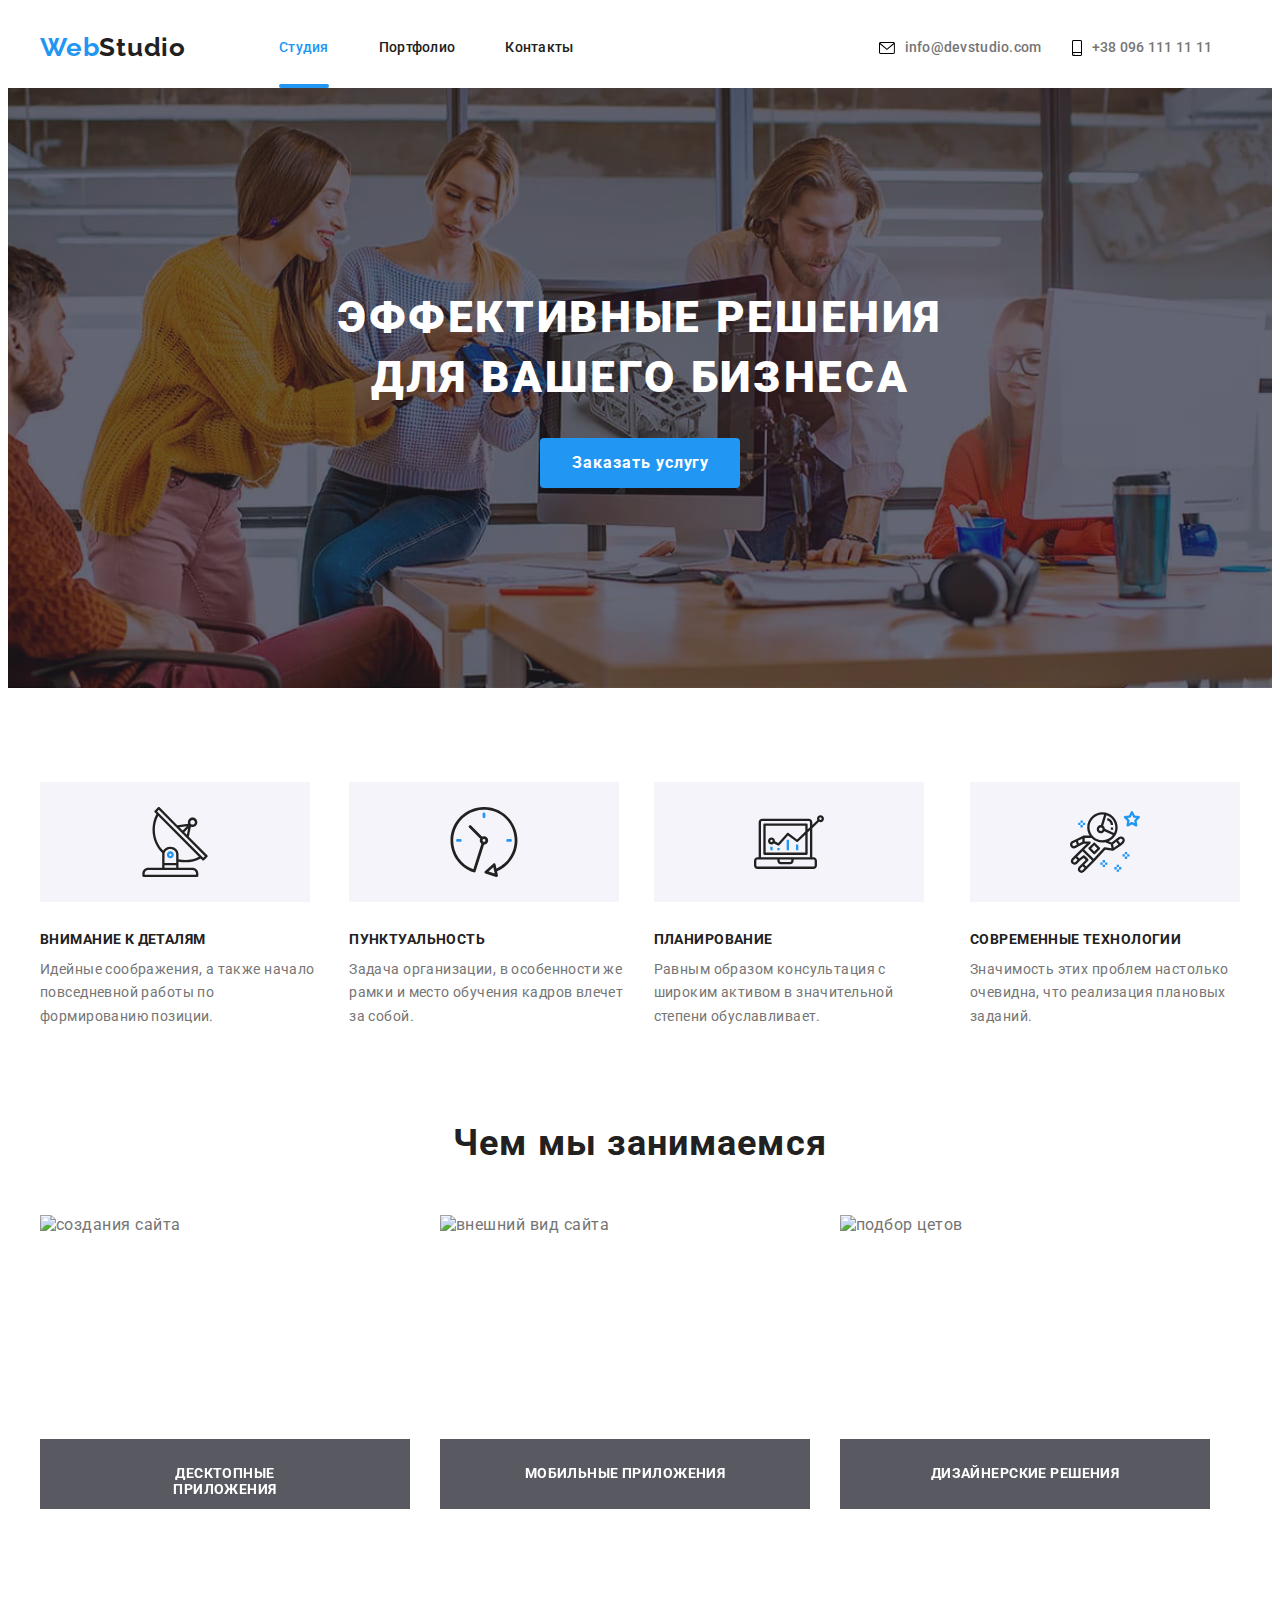
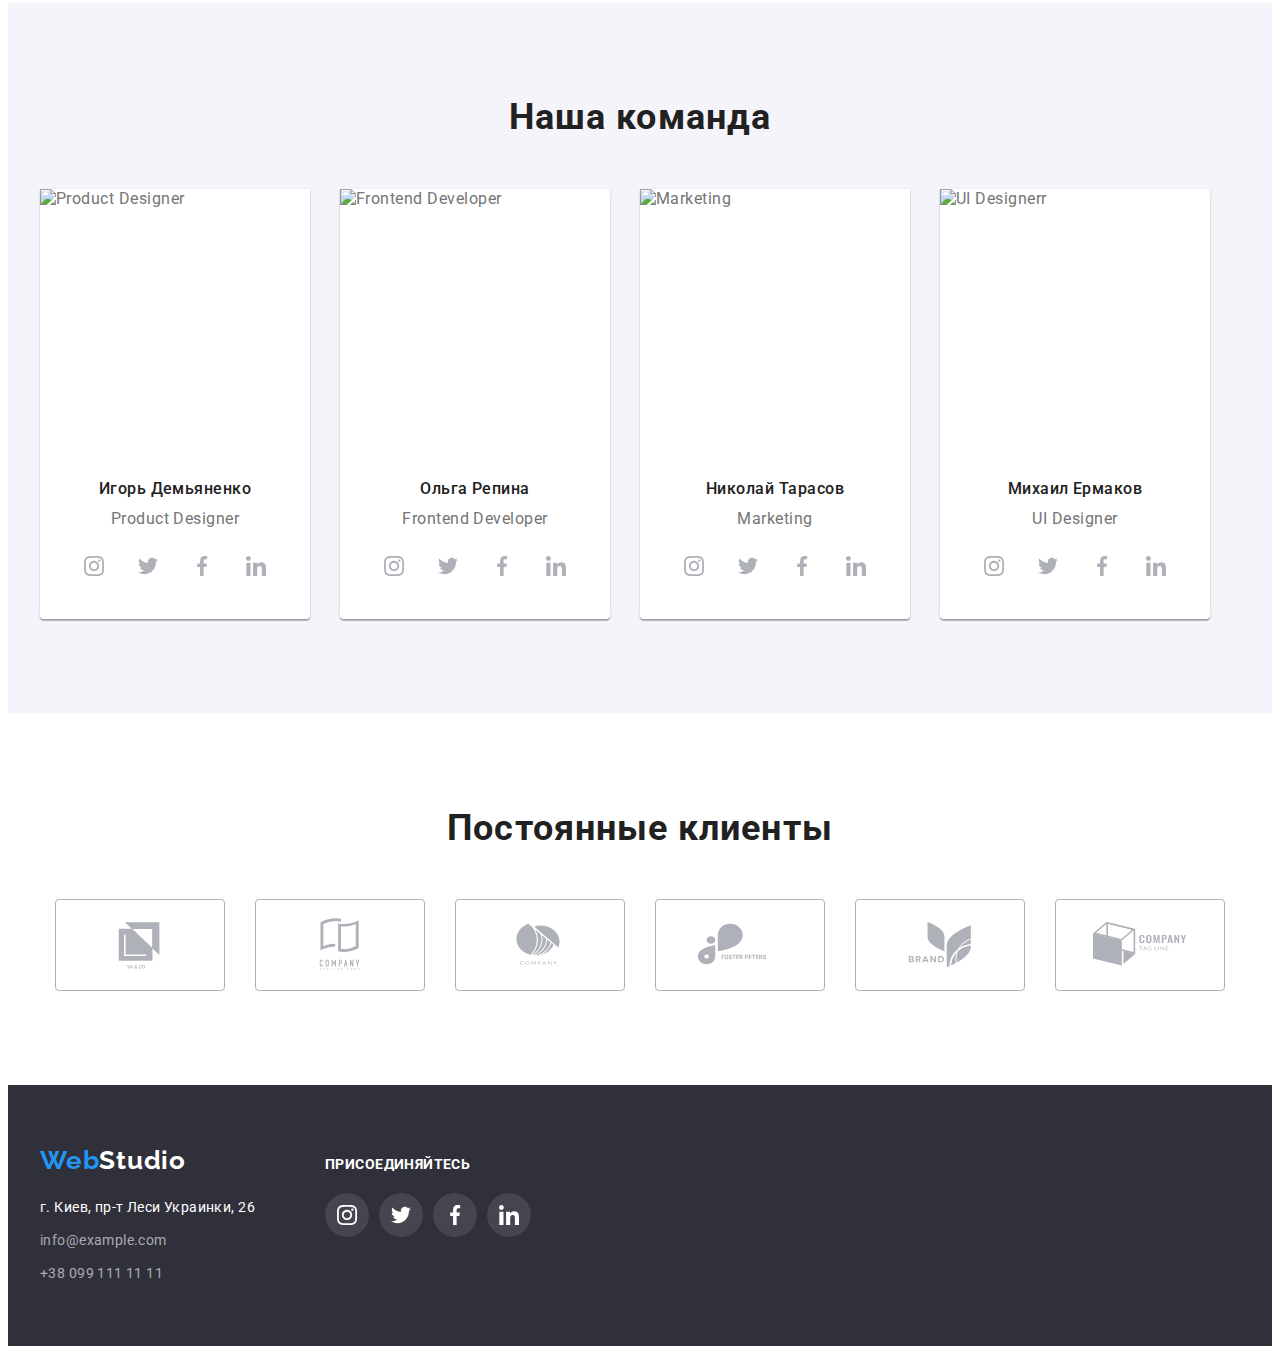
==== index.html @ 1084154b "Create index.html" ====
<!DOCTYPE html>
<html lang="ru">

<head>
    <meta charset="UTF-8" />
    <meta http-equiv="X-UA-Compatible" content="IE=edge" />
    <meta name="viewport" content="width=device-width, initial-scale=1.0" />
    <title>WebStudio</title>
    <link rel="preconnect" href="https://fonts.googleapis.com">
    <link rel="preconnect" href="https://fonts.gstatic.com" crossorigin>
    <link
        href="https://fonts.googleapis.com/css2?family=Raleway:wght@700&family=Roboto:wght@400;500;700;900&display=swap"
        rel="stylesheet">
        <link rel="stylesheet" href="https://cdnjs.cloudflare.com/ajax/libs/modern-normalize/1.1.0/modern-normalize.min.css"
            integrity="sha512-wpPYUAdjBVSE4KJnH1VR1HeZfpl1ub8YT/NKx4PuQ5NmX2tKuGu6U/JRp5y+Y8XG2tV+wKQpNHVUX03MfMFn9Q=="
            crossorigin="anonymous" referrerpolicy="no-referrer" />
        <link rel="stylesheet" href="css/styles.css">
</head>

<body>
    <!-- #header-->
    <header class="header2">
        <div class="container"> 
            <div class="container-flax">
    
        <nav class="header-nav">
            <a class="header-logo" href="./index.html"><span class="header-logo-web">Web</span>Studio</a>

            <ul class="header-list1 list">
                <li class="header-item"><a href="" class="header-link link active">Студия</a></li>
                <li class="header-item"><a href="./portfolio.html" class="header-link link">Портфолио</a></li>
                <li class="header-item"><a href="" class="header-link link">Контакты</a></li>
            </ul>
        </nav>
    
        <ul class="header-list2 list">
           
            <li class="header-items header-item2 link"><a class="header-adres link" href=""><svg class="header-soc-icon" width="16" height="12">
                <use href="./images/symbol-defs2.svg#icon-envelope-1"></use>
            </svg>info@devstudio.com</a>
            </li>
         
            <li class="header-items-adres"><a class="header-tel link" href="tel:+380961111111"> <svg class="header-soc-icon" width="10" height="16">
                <use href="./images/symbol-defs2.svg#icon-smartphone-1"></use>
            </svg>+38 096 111 11 11</a></li>
          
        </ul>
        </div>
        </div>
    </header>
    <main>
        <!-- sectio 1 -->
        <section class="hero">
            <div class="container">
            <h1 class="hero-title">Эффективные решения для вашего бизнеса</h1>
            <button data-modal-open type="button" class="hero-btn btn" >Заказать услугу</button>
            <div class="backdrop is-hidden" data-modal>
                <div class="modal">
                    <P></P>
                    <button data-modal-close class="hero-close">
                        <p class="hero-link"><svg class="hero-soc-icon" width="30" height="30">
                            <use href="./images/symbol-defs5.svg#icon-modal-1"></use>
                        </svg></p>
                    </button>
                </div>
            </div>
            </div>
        </section>
        <!-- sectio 2 -->
        <section class="about">
            <div class="container">
            <h2 class="about-title title visually-hidden" >особенности</h2>
           
            <ul class="about-list list">
                

                <li class="about-item">
                    <p class="about-soc-link link">
                        <svg class="about-soc-icon" width="70" height="70">
                            <use href="./images/symbol-defs3.svg#icon-antenna"></use>
                        </svg>
                    
                    </p>
                    <h3 class="about-title-text">Внимание к деталям</h3>
                    <p class="about-item-text">
                        Идейные соображения, а также начало повседневной работы по
                        формированию позиции.
                    </p>
                </li>
                <li class="about-item">
                    <p  class="about-soc-link link">
                        <svg class="about-soc-icon" width="70" height="70">
                            <use href="./images/symbol-defs3.svg#icon-clock"></use>
                        </svg>
                    
                    </p>
                    <h3 class="about-title-text">Пунктуальность</h3>
                    <p class="about-item-text">
                        Задача организации, в особенности же рамки и место обучения кадров
                        влечет за собой.
                    </p>
                </li>
                <li class="about-item">
                    <p  class="about-soc-link link">
                        <svg class="about-soc-icon" width="70" height="70">
                            <use href="./images/symbol-defs3.svg#icon-diagram"></use>
                        </svg>
                    
                    </p>
                    <h3 class="about-title-text">Планирование</h3>
                    <p class="about-item-text">
                        Равным образом консультация с широким активом в значительной
                        степени обуславливает.
                    </p>
                </li>
                <li class="about-item">
                    <p class="about-soc-link link">
                        <svg class="about-soc-icon" width="70" height="70">
                            <use href="./images/symbol-defs3.svg#icon-astronaut"></use>
                        </svg>
                    
                    </p>
                    <h3 class="about-title-text">Современные технологии</h3>
                    <p class="about-item-text">
                        Значимость этих проблем настолько очевидна, что реализация
                        плановых заданий.
                    </p>
                </li>
            </ul>
            </div>
        </section>
        <!-- sectio 3 -->
        <section class="prices">
            <div class="container">
            <h2 class="prices-title">Чем мы занимаемся</h2>
            <ul class="prices-list list">
               
                <li class="prices-item">
                    <div class="prices-text">
                    <p class="prices-item-text">Десктопные приложения</p>
                    </div>
                    <img src="./images/img(1)(1).jpg" alt="создания сайта" width="370" height="294" />
                </li>
               
                <li class="prices-item">
                    <div class="prices-text">
                    <p class="prices-item-text">Мобильные приложения</p>
                    </div>
                    <img src="./images/img(2)(1).jpg" alt="внешний вид сайта" width="370" height="294" />
                </li>
               
                <li class="prices-item">
                    <div class="prices-text">
                    <p class="prices-item-text">Дизайнерские решения</p>
                    </div>
                    <img src="./images/img(3)(1).jpg" alt="подбор цетов" width="370" height="294" />
                </li>
                
            </ul>
            </div>
        </section>
        <!-- sectio 4 -->
        <section class="command">
            <div class="container">
            <h2 class="command-title">Наша команда</h2>
            <ul class="command-list list">
                <li class="command-item">
                    <img class="command-img" src="./images/img(4)(1).jpg" alt="Product Designer" width="270" height="260" />
                    <div class="command-title-item">
                    <h3 class="command-title-text">Игорь Демьяненко</h3>
                    <p class="command-item-text" lang="en">Product Designer</p>
                    <ul class="command-soc-list list">
                        <li class="command-item-soc">
                            <a href="" class="command-soc-link link" >
                                <svg class="command-soc-icon" width="20" height="20">
                                    <use href="./images/symbol-defs.svg#icon-instagram"></use>
                                </svg>
                            
                            </a>
                        </li>
                        <li class="command-item-soc">
                            <a href="" class="command-soc-link link">
                                <svg class="command-soc-icon" width="20" height="20">
                                    <use href="./images/symbol-defs.svg#icon-twitter"></use>
                                </svg>
                            </a>
                        </li>
                        <li class="command-item-soc">
                            <a href="" class="command-soc-link link">
                                <svg class="command-soc-icon" width="20" height="20">
                                    <use href="./images/symbol-defs.svg#icon-facebook"></use>
                                </svg>
                            </a>
                        </li>
                        <li class="command-item-soc">
                            <a href="" class="command-soc-link link">
                                <svg class="command-soc-icon" width="20" height="20">
                                    <use href="./images/symbol-defs.svg#icon-linkedin"></use>
                                </svg>
                            </a>
                        </li>
                    </ul>
                    </div>
                </li>
                <li class="command-item">
                    <img class="command-img" src="./images/img(5)(1).jpg" alt="Frontend Developer" width="270" height="260" />
                    <div class="command-title-item">
                    <h3 class="command-title-text">Ольга Репина</h3>
                    <p class="command-item-text" lang="en">Frontend Developer</p>
                    <ul class="command-soc-list list">
                        <li class="command-item-soc">
                            <a href="" class="command-soc-link link">
                                <svg class="command-soc-icon" width="20" height="20">
                                    <use href="./images/symbol-defs.svg#icon-instagram"></use>
                                </svg>
                            </a>
                        </li>
                        <li class="command-item-soc">
                            <a href="" class="command-soc-link link">
                                <svg class="command-soc-icon" width="20" height="20">
                                    <use href="./images/symbol-defs.svg#icon-twitter"></use>
                                </svg>
                            </a>
                        </li>
                        <li class="command-item-soc">
                            <a href="" class="command-soc-link link">
                                <svg class="command-soc-icon" width="20" height="20">
                                    <use href="./images/symbol-defs.svg#icon-facebook"></use>
                                </svg>
                            </a>
                        </li>
                        <li class="command-item-soc">
                            <a href="" class="command-soc-link link">
                                <svg class="command-soc-icon" width="20" height="20">
                                    <use href="./images/symbol-defs.svg#icon-linkedin"></use>
                                </svg>
                            </a>
                        </li>
                    </ul>
                    </div>
                </li>
                <li class="command-item">
                    <img class="command-img" src="./images/img(6)(1).jpg" alt="Marketing" width="270" height="260" />
                    <div class="command-title-item">
                    <h3 class="command-title-text">Николай Тарасов</h3>
                    <p class="command-item-text" lang="en">Marketing</p>
                    <ul class="command-soc-list list">
                        <li class="command-item-soc">
                            <a href="" class="command-soc-link link">
                                <svg class="command-soc-icon" width="20" height="20">
                                    <use href="./images/symbol-defs.svg#icon-instagram"></use>
                                </svg>
                            </a>
                        </li>
                        <li class="command-item-soc">
                            <a href="" class="command-soc-link link">
                                <svg class="command-soc-icon" width="20" height="20">
                                    <use href="./images/symbol-defs.svg#icon-twitter"></use>
                                </svg>
                            </a>
                        </li>
                        <li class="command-item-soc">
                            <a href="" class="command-soc-link link">
                                <svg class="command-soc-icon" width="20" height="20">
                                    <use href="./images/symbol-defs.svg#icon-facebook"></use>
                                </svg>
                            </a>
                        </li>
                        <li class="command-item-soc">
                            <a href="" class="command-soc-link link">
                                <svg class="command-soc-icon" width="20" height="20">
                                    <use href="./images/symbol-defs.svg#icon-linkedin"></use>
                                </svg>
                            </a>
                        </li>
                    </ul>
                    </div>
                </li>
                <li class="command-item">
                    <img class="command-img" src="./images/img(7)(1).jpg" alt="UI Designerr" width="270" height="260" />
                    <div class="command-title-item">
                    <h3 class="command-title-text">Михаил Ермаков</h3>
                    <p class="command-item-text" lang="en">UI Designer</p>
                    <ul class="command-soc-list list">
                        <li class="command-item-soc">
                            <a href="" class="command-soc-link link">
                                <svg class="command-soc-icon" width="20" height="20">
                                    <use href="./images/symbol-defs.svg#icon-instagram"></use>
                                </svg>
                            </a>
                        </li>
                        <li class="command-item-soc">
                            <a href="" class="command-soc-link link">
                                <svg class="command-soc-icon" width="20" height="20">
                                    <use href="./images/symbol-defs.svg#icon-twitter"></use>
                                </svg>
                            </a>
                        </li>
                        <li class="command-item-soc">
                            <a href="" class="command-soc-link link">
                                <svg class="command-soc-icon" width="20" height="20">
                                    <use href="./images/symbol-defs.svg#icon-facebook"></use>
                                </svg>
                            </a>
                        </li>
                        <li class="command-item-soc">
                            <a href="" class="command-soc-link link">
                                <svg class="command-soc-icon" width="20" height="20">
                                    <use href="./images/symbol-defs.svg#icon-linkedin"></use>
                                </svg>
                            </a>
                        </li>
                    </ul>
                    </div>
                </li>
            </ul>
            </div>
            </section>
            
            <!-- section 5 -->
        <section class="customer">
        <div class="container">
         <h2 class="customer-title">Постоянные клиенты</h2>
         <ul class="customer-list list">
             <li class="customer-soc-item">
                 <a href="" class="customer-soc-link link">
                    <svg class="customer-soc-icon" width="106" height="60">
                        <use href="./images/symbol-defs4.svg#icon-Logo1"></use>
                    </svg>
                 </a>
             </li>
            <li class="customer-soc-item">
                <a href="" class="customer-soc-link link">
                    <svg class="customer-soc-icon" width="106" height="60">
                        <use href="./images/symbol-defs4.svg#icon-Logo2"></use>
                    </svg>
                </a>
            </li>
            <li class="customer-soc-item">
                <a href="" class="customer-soc-link link">
                    <svg class="customer-soc-icon" width="106" height="60">
                        <use href="./images/symbol-defs4.svg#icon-Logo3"></use>
                    </svg>
                </a>
            </li>
            <li class="customer-soc-item">
                <a href="" class="customer-soc-link link">
                    <svg class="customer-soc-icon" width="106" height="60">
                        <use href="./images/symbol-defs4.svg#icon-Logo4"></use>
                    </svg>
                </a>
            </li>
            <li class="customer-soc-item">
                <a href="" class="customer-soc-link link">
                    <svg class="customer-soc-icon" width="106" height="60">
                        <use href="./images/symbol-defs4.svg#icon-Logo5"></use>
                    </svg>
                </a>
            </li>
            <li class="customer-soc-item">
                <a href="" class="customer-soc-link link">
                    <svg class="customer-soc-icon" width="106" height="60">
                        <use href="./images/symbol-defs4.svg#icon-Logo6"></use>
                    </svg>
                </a>
            </li>
         </ul>

        </div>
        </section>
    </main>
    <!-- footer -->
    <footer class="footer">
        <div class="container footer__container">
            
            <div class="footer-flax1">
        <a class="footer-logo"  href=""><span class="footer-logo-web">Web</span>Studio</a>
        <address class="footer-addres">
            <ul class="footer-list list">
                <li class="footer-item"><a class="footer-link link" href="">г. Киев, пр-т Леси Украинки, 26</a></li>
                <li class="footer-item"><a class="footer-adres link" href="info@example.com">info@example.com</a></li>
                <li class="footer-iten"><a class="footer-tel link" href="tel:+380991111111">+38 099 111 11 11</a></li>
            </ul>
            </address>
            </div>
        
        <div class="footer-flax2">
        <p class="footer-text">присоединяйтесь</p>
        <ul class="footer-list-soc list">
          <li class="footer-item-soc">
            <a href="" class="footer-soc-link link">
                <svg class="footer-soc-icon" width="20" height="20">
                    <use href="./images/symbol-defs.svg#icon-instagram"></use>
                </svg>
            </a>
        </li>
        <li class="footer-item-soc">
            <a href="" class="footer-soc-link link">
                <svg class="footer-soc-icon" width="20" height="20">
                    <use href="./images/symbol-defs.svg#icon-twitter"></use>
                </svg>
            </a>
        </li>
        <li class="footer-item-soc">
            <a href="" class="footer-soc-link link">
                <svg class="footer-soc-icon" width="20" height="20">
                    <use href="./images/symbol-defs.svg#icon-facebook"></use>
                </svg>
            </a>
        </li>
        <li class="footer-item-soc">
            <a href="" class="footer-soc-link link">
                <svg class="footer-soc-icon" width="20" height="20">
                    <use href="./images/symbol-defs.svg#icon-linkedin"></use>
                </svg>
            </a>
        </li>

        </ul>
        </div>

        </div>
    </footer>
    <script src="./js/modal.js"></script>
</body>

</html>
---- css/styles.css ----
:root {
  --header-color: #212121;
  --first-title-color: #212121;
  --second-title-color: #757575;
  --first-btn-color: #ffffff;
  --accent-color: #2196f3;
  --backg-color: #e5e5e5;
  --backg-color2: #F5F4FA;
  --hero-color: #2f303a;
  --timing-funtion:cubic-bezier(0.4, 0, 0.2, 1)
}

p,h1,h2,h3,h4,h5,h6{
  margin: 0;
}
img{
  display: block;
}
ul,ol{
  margin: 0;
  padding-left: 0;
}

body {
  font-family: "Roboto", sans-serif;
  background-color: var(--first-btn-color);
  color: var(--second-title-color);
  letter-spacing: 0.03em;
}
.list,
.link {
  list-style: none;
  text-decoration: none;
}
.container{
  width: 1200px;
  padding-left: 15px;
  padding-right: 15px;
  margin: 0 auto;
  
  
}
:active,
:hover,
:focus {
  outline-offset: 0;
}

                                                             /* HEADER */

.header {
  background-color: var(--first-btn-color);
border-bottom: 1px solid #ECECEC;








}
.header2 {
  background-color: var(--first-btn-color);
  


  
}

.header-soc-icon{
  margin-right: 10px;
  
}

.header-adres{
  display: flex;
  padding-top: 32px;
  padding-bottom: 32px;
}
.header-items-adres{
  display: flex;
  align-items: center;
  justify-content: center;
}




  

.header-soc-link1 {
  width: 16px;
  height: 12px;
  display: flex;
  align-items: center;
  justify-content: center;
  margin-right: 10px;
}
.header-soc-link2{
    width: 10px;
    height: 16px;
    display: flex;
    align-items: center;
    justify-content: center;
    margin-right: 10px;

}
.header-soc-link1:hover{
  fill: var(--accent-color);
}
.header-adres:hover svg {
  fill: var(--accent-color);
}
.header-adres:focus svg {
  fill: var(--accent-color);
}
.container-flax,
.header-nav,
.header-list1,
.header-list2{
  display: flex;
  
}
.header-tel{
  padding-bottom: 32px;
  padding-top: 32px;
}
.header-tel:hover svg{
  fill: var(--accent-color);
}
.header-tel:focus svg {
  fill: var(--accent-color);
}
.header-item:first-child{
  margin-left: 0;
}
.header-item{
  margin-left: 50px; 
  
  
}

  .header-link.active::after {
    
    content: '';
    position: absolute;
    bottom: 0;
    left: 0;
    width: 100%;
    height: 4px;
    background: #2196F3;
    border-radius: 2px;
    display: block;
    
  }


.header-item2{
  margin-right: 30px;
}

.header-list1 {
 
  margin-left: 93px;
}
.header-list2{
  margin-left: 305px;
  align-items: center;
  justify-content: center;
}



.header-nav {
  align-items: center;
}



.header-logo{
  font-family: 'Raleway', sans-serif;
  font-style: normal;
  font-weight: 700;
  font-size: 26px;
  line-height:1.19;
  letter-spacing: 0.03em;
  color: var(--first-title-color);
  text-decoration: none;
  padding-top: 24px;
  padding-bottom: 25px;
}


.header-logo-web{
  font-family: 'Raleway',sans-serif;
  font-style: normal;
  font-weight: 700;
  font-size: 26px;
  line-height: 1.19;
  letter-spacing: 0.03em;
  color: var(--accent-color);
}
.link {
  text-decoration: none;
  
}

.visually-hidden {
  position: absolute;
  white-space: nowrap;
  width: 1px;
  height: 1px;
  overflow: hidden;
  border: 0;
  padding: 0;
  clip: rect(0 0 0 0);
  clip-path: inset(50%);
  margin: -1px;
}

.header-link {
  font-weight: 500;
  font-size: 14px;
  line-height:1.14;
  letter-spacing: 0.02em;
  color: var(--header-color);
  display: block;
  
}
.header-link{
  padding-top: 32px;
  padding-bottom: 32px;
  display: block;
  position: relative;
}
.header-link:hover,
.header-link:focus,
.header-link.active
{
  color: var(--accent-color);
}
.header-tel, .header-adres {
  font-weight: 500;
  font-size: 14px;
  line-height:1.14;
  letter-spacing: 0.02em;
  color: var(--second-title-color);
  display: flex;
  align-items: center;
  justify-content: center;
}

.header-adres:hover,
.header-adres:focus{
  color: var(--accent-color);
}

.header-tel:hover,
.header-tel:focus {
  color: var(--accent-color);
}
                                                            /* HERO */
.hero {
  background-color: var(--hero-color);
 padding: 200px 0px;

 
}


.backdrop{
  position: fixed;
  width: 100%;
  height: 100%;
  left: 0;
  top: 0;
  
  background: rgba(0, 0, 0, 0.2);
  opacity: 1;
  transition: opacity 250ms var(--timing-funtion);

  

 
}
.backdrop.is-hidden{
  opacity: 0;
  pointer-events: none;
  
}
.backdrop.is-hidden .modal{
  transform: translate(-50%, -50%) scale(2);

}
.modal{
position: absolute;
width: 528px;
height: 581px;
left: 50%;
top: 50%;


background: #FFFFFF;
box-shadow: 0px 1px 3px rgba(0, 0, 0, 0.12),
0px 1px 1px rgba(0, 0, 0, 0.14),
0px 2px 1px rgba(0, 0, 0, 0.2);
border-radius: 4px;
  transform: translate(-50%, -50%) scale(1);
  transition: transform 250ms var(--timing-funtion);
  
}

.hero-close{
  position: absolute;
  width: 30px;
  height: 30px;
  left: 490px;
  top: 8px;
  border: 1px solid rgba(0, 0, 0, 0.1);
  box-sizing: border-box;
  border-radius: 50%;
  background: #FFFFFF;
  cursor: pointer;
  


}
.hero-link{
display: flex;
}





.hero{
  max-width: 1600px;
  margin: 0 auto;
  background-image: linear-gradient(to right,
  rgba(47, 48, 58, 0.4),
  rgba(47, 48, 58, 0.4)),  
 url(../images/backgroundhero.jpg);
 background-repeat: no-repeat;
 background-position: center;
 background-size: cover;

}




  
.hero-title{
  font-weight: 900;
  font-size: 44px;
  line-height:1.36;
  text-align: center;
  letter-spacing: 0.06em;
  text-transform: uppercase;
  color: var(--first-btn-color);
  max-width: 696px;
  align-items: center;
  margin: auto;
  margin-bottom: 30px;
  
}
.hero-btn {
  background-color: var(--accent-color);
  font-family: inherit;
  font-weight: 700;
  font-size: 16px;
  line-height:1.87;
  text-align: center;
  letter-spacing: 0.06em;
  color: var(--first-btn-color);
  border-radius: 4px;
  max-width: 200px;
  max-height: 50px;
  border: 0;
  display: flex;
  cursor: pointer;
  margin: auto;
  padding: 10px 32px;
  align-items: center;
  white-space: nowrap;

}


                                                            /* ABOUT */
.about{
  margin: 0 auto;
  background-color: var(--first-btn-color);
  padding: 94px 0px;
}

.about-title-text{
  font-weight: 700;
  font-size: 14px;
  line-height:1.14;
  letter-spacing: 0.03em;
  text-transform: uppercase;
  color: var(--first-title-color);
  margin-bottom: 10px;

}

.about-item:first-child{
  margin-left: 0;
}
  .about-item{
    margin-left: 30px;
    min-width: 270px;
  }
.about-list{
  display: flex;
}
.about-item-text{
  font-weight: 400;
  font-size: 14px;
  line-height:1.71;
  letter-spacing: 0.03em;
  color: var(--second-title-color);
}
.about-soc-link{
  width: 270px;
  height: 120px;
 background-color:#F5F4FA; 
 display: flex;
 align-items: center;
 justify-content: center;
 margin-bottom: 30px;
}
  





                                                            /* PRICES */
.prices{
  background-color:var(--first-btn-color );
padding: 0px 0px 94px 0px;
}
.prices-title{
  font-weight: 700;
  font-size: 36px;
  line-height:1.16;
  text-align: center;
  letter-spacing: 0.03em;
  color: var(--first-title-color);
  margin-bottom: 50px;
}
.prices-list{
  display: flex;
  min-width: 100%;
  height: auto;
}
.prices-item{
margin-right: 30px;
display: flex;
align-items: flex-end;
}
.prices-item:last-child{
  margin-right: 0;
}
.prices-item-text{
  font-family: 'Roboto';
  font-style: normal;
  font-weight: 700;
  font-size: 14px;
  line-height: 1.14;
  text-align: center;
  letter-spacing: 0.03em;
  text-transform: uppercase;
  text-decoration: none;

  
  color: #FFFFFF;
}
.prices-item-text{
  width: 205px;
  height: 16px;
  
  

 

}
.prices-text{
  position: absolute;
  width: 370px;
  height: 70px;
  display: flex;
  align-items: center;
  justify-content: center;
  background-color: rgba(47, 48, 58, 0.8);

 
  
 
}

                                                            /* COMMAND */
                                                       
.command {
  margin: 0 auto;
  background-color: var(--backg-color2);
padding: 94px 0px;
  padding-top: 94px;
  padding-bottom: 94px;
}
.command-item-soc{
  margin-right: 10px;

}
.command-soc-link:hover,
.command-soc-link:focus {
  background-color: var(--accent-color);
}
.command-soc-link:hover .command-soc-icon{
  fill: #ffffff;
}
.command-soc-link:focus .command-soc-icon {
  fill: #ffffff;
}

.command-item-soc:last-child{
  margin-right: 0;
}
.command-soc-link{
  width: 44px;
  height: 44px;
  border-radius: 50%;
  display: flex;
  align-items: center;
  justify-content: center;
}

.command-soc-icon{
  fill: #AFB1B8;
}



.command-soc-list{
  display: flex;
  justify-content: center;
}
.command-list{
  display: flex;
}

.command-item{
    border:none;
box-shadow: 0px 1px 3px rgba(0, 0, 0, 0.12),
0px 1px 1px rgba(0, 0, 0, 0.14),
0px 2px 1px rgba(0, 0, 0, 0.2);
border-radius: 0px 0px 4px 4px;

}
.command-title-item {
  border: 1px solid #ffffff;
  background-color: #ffffff;
  padding-top: 30px;
  padding-bottom: 30px;
  border-radius: 0px 0px 4px 4px;
}

.command-title{
  font-weight: 700;
  font-size: 36px;
  line-height:1.16;
  text-align: center;
  letter-spacing: 0.03em;
  
  color: var(--first-title-color);

  margin-bottom: 50px;

}

.command-title-text{
  font-weight: 500;
  font-size: 16px;
  line-height:1.18;
  text-align: center;
  letter-spacing: 0.03em;
  color: var(--first-title-color);
  margin-bottom: 10px;

}
.command-item-text{
  font-weight: 400;
  font-size: 16px;
  line-height:1.19;
  text-align: center;
  letter-spacing: 0.03em;
  color: var(--second-title-color);
  margin-bottom: 16px;

}
.command-item{
  background-color: var(--first-btn-color);
  margin-right: 30px;
}
.command-item:last-child{
  margin-right: 0;
}
                                                            /* FOOTER */

.footer{
  margin: 0 auto;
  max-height: 252px;
background-color: #2F303A;
padding-top: 60px;
padding-bottom: 60px;
}
.footer-logo{
  font-family: 'Raleway',sans-serif;
  font-style: normal;
  font-weight: 700;
  font-size: 26px;
  line-height:1.19;
  letter-spacing: 0.03em;
  color: var(--first-btn-color);
  text-decoration: none;
  
}

.footer__container {
  display: flex;
  align-items: baseline;
}

.footer-logo-web {
  font-family: 'Raleway',sans-serif;
  font-style: normal;
  font-weight: 700;
  font-size: 26px;
  line-height:1.19;
  letter-spacing: 0.03em;
  color: var(--accent-color);  
}
.footer-addres{
  margin-top: 20px;
}
.footer-item{
  margin-bottom: 9px;
  display: block;
}
.footer-link{
  font-weight: 400;
  font-size: 14px;
  line-height:1.71;
  letter-spacing: 0.03em;
  color: var(--first-btn-color);
  

}

.footer-adres,.footer-tel{
font-size: 14px;
line-height:1.71;
letter-spacing: 0.03em;
color: rgba(255, 255, 255, 0.6);

}
.footer-link:hover,
.footer-link:focus{
  color: var(--accent-color);
}
.footer-tel:hover,
.footer-tel:focus{
  color: var(--accent-color);
}
.footer-adres:hover,
.footer-adres:focus{
  color: var(--accent-color);
}
.footer-text{
  font-weight: 700;
  font-size: 14px;
  line-height:1.14;
  letter-spacing: 0.03em;
  text-transform: uppercase;
  
  color: var(--first-btn-color);
}
.footer-soc-link {
  width: 44px;
  height: 44px;
  display: flex;
  border-radius: 50%;
  align-items: center;
  justify-content: center;
  background: rgba(255, 255, 255, 0.1);
}
.footer-soc-link{
  fill: var(--first-btn-color);
}
.footer-soc-link:hover{
  background-color:var(--accent-color)
}
.footer-soc-link:focus {
  background-color: var(--accent-color)
}

.footer-item-soc{
  margin-right: 10px;
}
.footer-item-soc:last-child{
  margin-right: 0;
}
.footer-text{
  display: flex;
}
.footer-tex-decor{
  display: flex;
}
.footer-list-soc{
  display: flex;
}
.footer-flax2{
  
  margin-left: 70px;
}
.footer-list-soc{
  margin-top: 20px;
}










                                                          /* customer*/
 .customer{
   padding: 94px 0;
   
    
   background-color: var(--first-btn-color);
 }

.customer-title{
  font-size: 36px;
  line-height:1.17;
  text-align: center;
  letter-spacing: 0.03em;
  
  color: var(--header-color);
  margin-bottom: 50px;
}
.customer-list{
  display: flex;
  align-items: center;
  justify-content: center;
}
.customer-soc-item{
 
  margin-right: 30px;
  background: #FFFFFF;
}
.customer-soc-item:last-child{
  margin-right: 0;
}
.customer-soc-link{
  width: 170px;
  height: 92px;
  border-radius: 4px;
  border: 1px solid #AFB1B8;
  display: flex;
  align-items: center;
  justify-content: center;
  box-sizing: border-box;
}
.customer-soc-icon{

  fill: #AFB1B8;
}




 
.customer-soc-link:hover svg{
  fill: var(--accent-color);
}
.customer-soc-link:focus svg{
 fill: var(--accent-color);
  
}

.customer-soc-link:focus {
  border-color:var(--accent-color);
}
.customer-soc-link:hover {
  border-color: var(--accent-color);
}







                                                            /* PORTFOLIO.HTML */
                                                            /* HERO 1 */
.hero1{
  background-color: var(--first-btn-color);
  padding: 94px 0px;
}

.hero1-btn.btn1{
  background-color: var(--accent-color);
  font-weight: 500;
  font-size: 16px;
  line-height:1.62;
  text-align: center;
  letter-spacing: 0.03em;
  color: var(--first-btn-color);

}

 .hero1-list1{
  margin-bottom: 50px;
  display: flex;
  justify-content: center;
}


.hero1-item:last-child{
  margin-right: 0;
}
.hero1-item{
  margin-right: 8px;
 
}
  
  
.hero1-btn{
  background-color: var(--backg-color2);
  font-family: inherit;
  font-weight: 500;
  font-size: 16px;
  line-height:1.62;
  text-align: center;
  letter-spacing: 0.03em;
  color: var(--first-title-color);
  border-radius: 4px;
  border: 0;
  cursor: pointer;
  padding: 6px 22px;
}

.hero1-btn:hover,
.hero1-btn:focus{
  background-color: var(--accent-color);
  font-family: inherit;
  font-weight: 500;
  font-size: 16px;
  line-height:1.62;
  text-align: center;
  letter-spacing: 0.03em;
  color: var(--first-btn-color);
  box-shadow: 0px 3px 1px rgba(0, 0, 0, 0.1),
  0px 1px 2px rgba(0, 0, 0, 0.08),
  0px 2px 2px rgba(0, 0, 0, 0.12);
}

















                                                            /* portfolio */

.portfolio{
  margin: 0 auto;
  background-color: var(--first-btn-color);
    
}


.hero1-anim-text{
    width: 322px;
    height: 168px;
    position: absolute;
    top: 50%;
    left: 50%;
    transform: translate(-50%, -50%);
    font-size: 18px;
    line-height: 1.56;
    letter-spacing: 0.03em;
    color: var(--first-btn-color);
   
   
  
}







.hero1-anim{
  position: relative;
  overflow: hidden;
}

.hero1-overlay{
  
  position: absolute;
  top: 0;
  left: 0;
  width: 100%;
  height: 100%;
  background: rgba(33, 150, 243, 0.9);
  transform: translateY(100%);
  transition: transform 250ms var(--timing-funtion);
  
  
}
.portfolio-link:hover .hero1-overlay {
  transform: translateY(0);
}
.portfolio-link:focus .hero1-overlay {
  transform: translateY(0);
}


.portfolio-item{
  display: block;
  text-decoration: none;
  
}
.portfolio-link{
    display: block;
    text-decoration: none;
    


}
.portfolio-link:hover,
.portfolio-link:focus {
box-shadow: 0px 1px 1px rgba(0, 0, 0, 0.12),
0px 4px 4px rgba(0, 0, 0, 0.06),
1px 4px 6px rgba(0, 0, 0, 0.16);


}







.hero1-list{
display: flex;
flex-wrap: wrap;
justify-content: center;
}

.portfolio-item{
  margin: 15px;
}
.hero1-list{
  margin: -15px;
}



.portfolio-title-item{
  border: 1px solid #eeeeee;
  border-top: 0px;
  padding: 20px 24px;
  
}
.portfolio-title{
font-weight: 700;
font-size: 18px;
line-height:2.00;
letter-spacing: 0.06em;
color: var(--first-title-color);
margin-bottom: 4px;
}


.portfolio-item-text{
  font-weight: 400;
  font-size: 16px;
  line-height:1.88;
  letter-spacing: 0.03em;
  color: var(--second-title-color);
}
.footer-addres{
  font-style: normal;
}
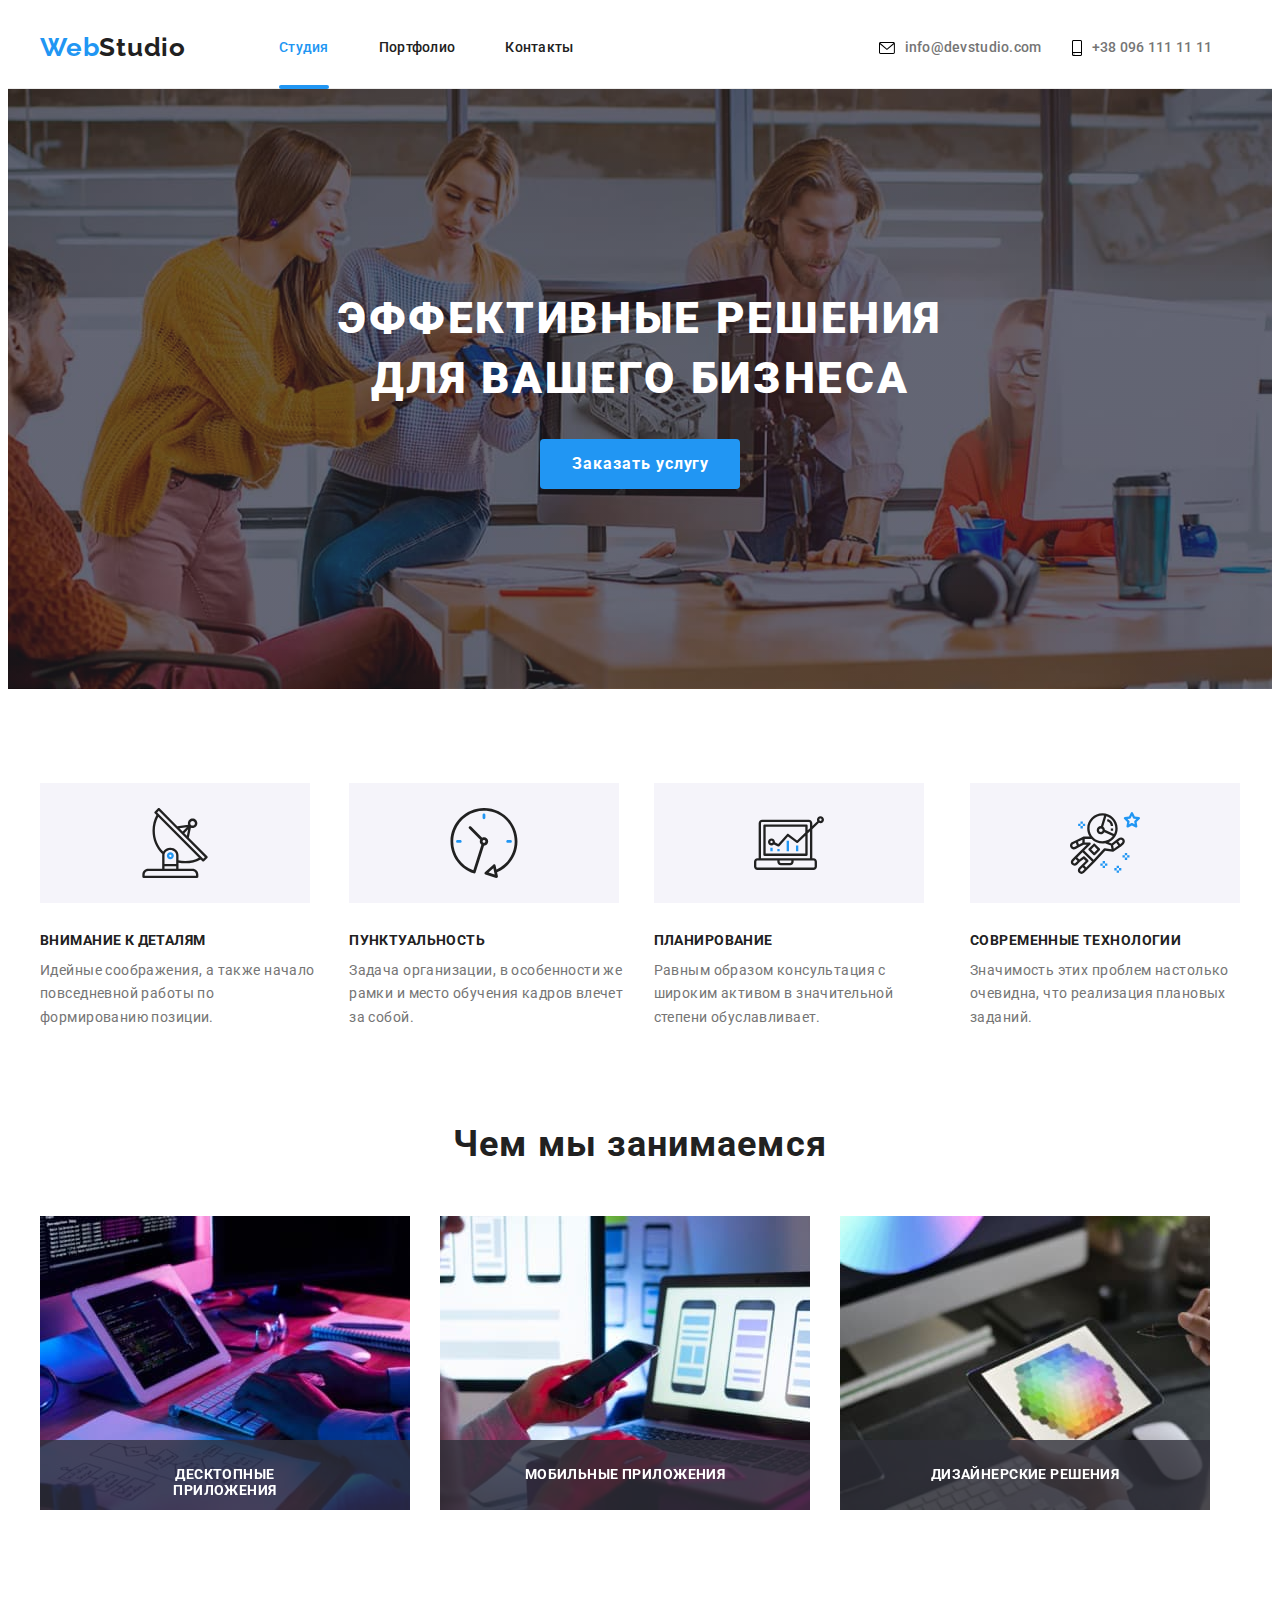
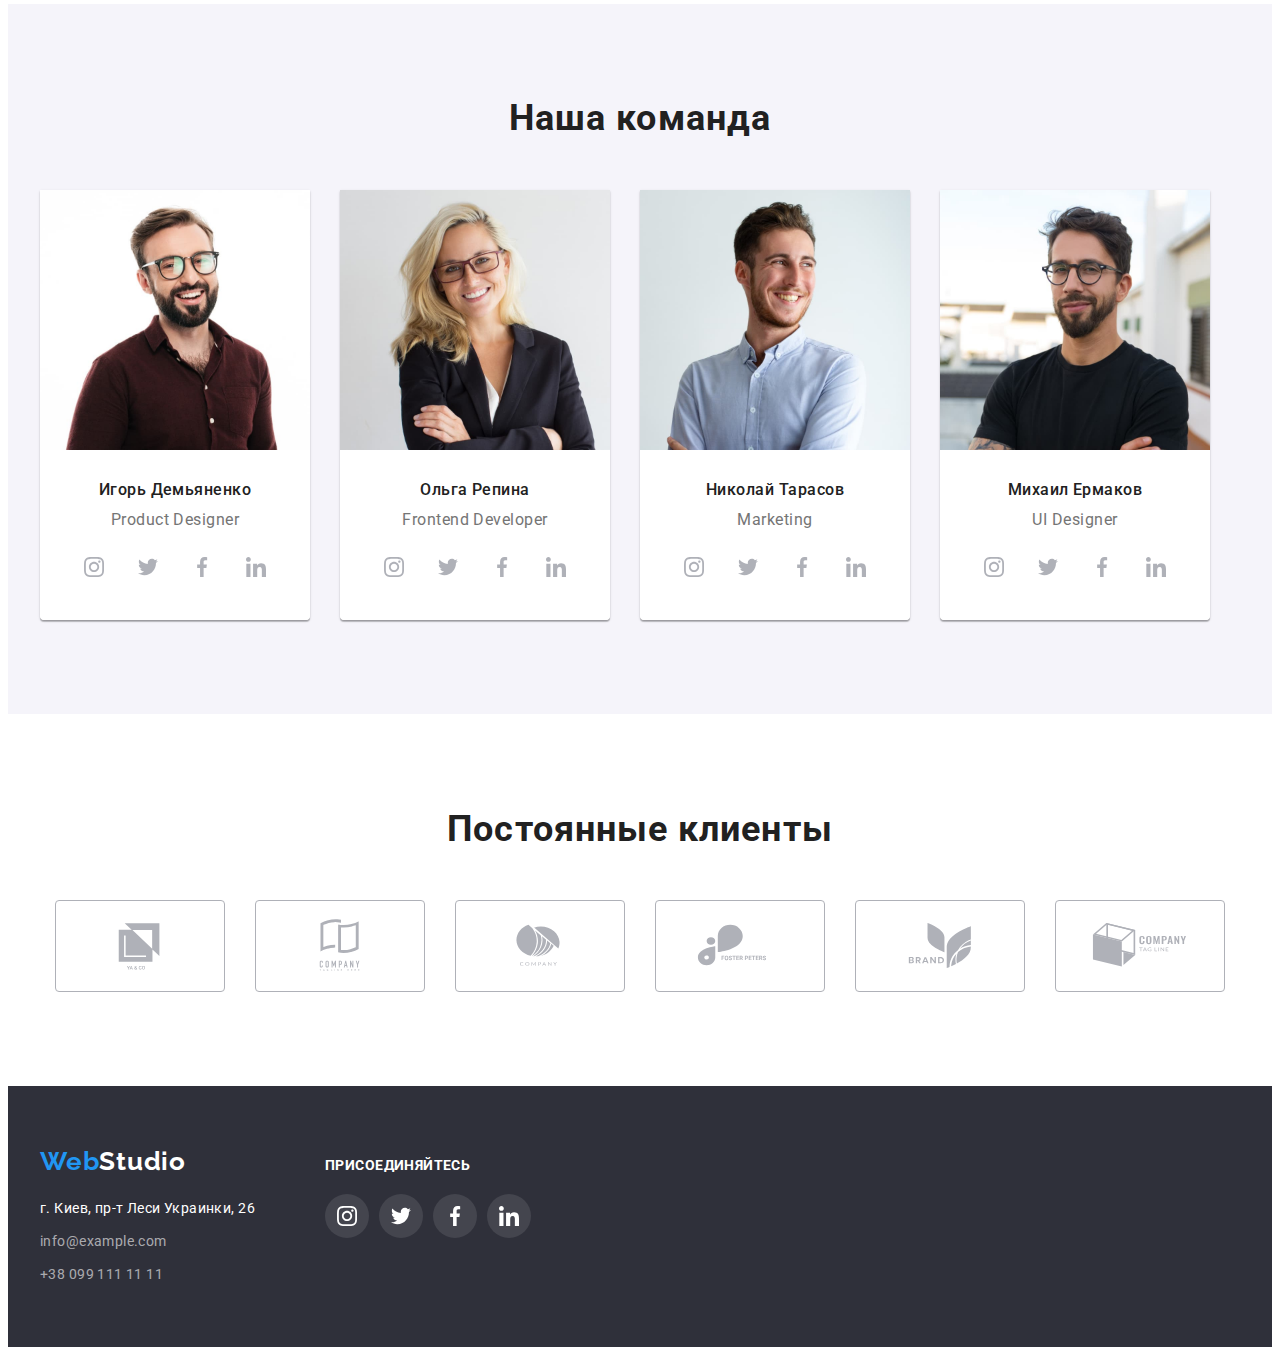
==== commit a9034e09: "Update index.html" ====
--- a/index.html
+++ b/index.html
@@ -20,8 +20,8 @@
 <body>
     <!-- #header-->
     <header class="header2">
-        <div class="container"> 
-            <div class="container-flax">
+        <div class="container container-flax"> 
+           
     
         <nav class="header-nav">
             <a class="header-logo" href="./index.html"><span class="header-logo-web">Web</span>Studio</a>
@@ -45,7 +45,7 @@
             </svg>+38 096 111 11 11</a></li>
           
         </ul>
-        </div>
+        
         </div>
     </header>
     <main>
--- a/css/styles.css
+++ b/css/styles.css
@@ -62,6 +62,7 @@
 }
 .header2 {
   background-color: var(--first-btn-color);
+  border-bottom: 1px solid #ECECEC;
   
 
 
@@ -70,6 +71,7 @@
 
 .header-soc-icon{
   margin-right: 10px;
+  transition: 250ms var(--timing-funtion);
   
 }
 
@@ -108,12 +110,15 @@
 }
 .header-soc-link1:hover{
   fill: var(--accent-color);
+  transition: 250ms var(--timing-funtion);
 }
 .header-adres:hover svg {
   fill: var(--accent-color);
+  transition: 250ms var(--timing-funtion);
 }
 .header-adres:focus svg {
   fill: var(--accent-color);
+  transition: 250ms var(--timing-funtion);
 }
 .container-flax,
 .header-nav,
@@ -128,9 +133,11 @@
 }
 .header-tel:hover svg{
   fill: var(--accent-color);
+  transition: 250ms var(--timing-funtion);
 }
 .header-tel:focus svg {
   fill: var(--accent-color);
+  transition: 250ms var(--timing-funtion);
 }
 .header-item:first-child{
   margin-left: 0;
@@ -145,13 +152,14 @@
     
     content: '';
     position: absolute;
-    bottom: 0;
+    bottom: -1px;
     left: 0;
     width: 100%;
     height: 4px;
     background: #2196F3;
     border-radius: 2px;
     display: block;
+   
     
   }
 
@@ -226,19 +234,23 @@
   letter-spacing: 0.02em;
   color: var(--header-color);
   display: block;
-  
-}
+  transition: transform 250ms var(--timing-funtion);
+  
+}
+
 .header-link{
   padding-top: 32px;
   padding-bottom: 32px;
   display: block;
   position: relative;
+  transition: 250ms var(--timing-funtion)
 }
 .header-link:hover,
 .header-link:focus,
 .header-link.active
 {
   color: var(--accent-color);
+  transition: 250ms var(--timing-funtion);
 }
 .header-tel, .header-adres {
   font-weight: 500;
@@ -249,16 +261,22 @@
   display: flex;
   align-items: center;
   justify-content: center;
+  transition: 250ms var(--timing-funtion);
 }
 
 .header-adres:hover,
 .header-adres:focus{
   color: var(--accent-color);
+  transition: 250ms var(--timing-funtion);
+  
+  
 }
 
 .header-tel:hover,
 .header-tel:focus {
   color: var(--accent-color);
+  transition: 250ms var(--timing-funtion);
+
 }
                                                             /* HERO */
 .hero {
@@ -518,12 +536,15 @@
 .command-soc-link:hover,
 .command-soc-link:focus {
   background-color: var(--accent-color);
+  transition: 250ms var(--timing-funtion);
 }
 .command-soc-link:hover .command-soc-icon{
   fill: #ffffff;
+  transition: 250ms var(--timing-funtion);
 }
 .command-soc-link:focus .command-soc-icon {
   fill: #ffffff;
+  transition: 250ms var(--timing-funtion);
 }
 
 .command-item-soc:last-child{
@@ -536,10 +557,12 @@
   display: flex;
   align-items: center;
   justify-content: center;
+  transition: 250ms var(--timing-funtion);
 }
 
 .command-soc-icon{
   fill: #AFB1B8;
+  transition: 250ms var(--timing-funtion);
 }
 
 
@@ -656,6 +679,7 @@
   line-height:1.71;
   letter-spacing: 0.03em;
   color: var(--first-btn-color);
+  transition: 250ms var(--timing-funtion);
   
 
 }
@@ -665,19 +689,23 @@
 line-height:1.71;
 letter-spacing: 0.03em;
 color: rgba(255, 255, 255, 0.6);
+transition: 250ms var(--timing-funtion);
 
 }
 .footer-link:hover,
 .footer-link:focus{
   color: var(--accent-color);
+  transition: 250ms var(--timing-funtion);
 }
 .footer-tel:hover,
 .footer-tel:focus{
   color: var(--accent-color);
+  transition: 250ms var(--timing-funtion);
 }
 .footer-adres:hover,
 .footer-adres:focus{
   color: var(--accent-color);
+  transition: 250ms var(--timing-funtion);
 }
 .footer-text{
   font-weight: 700;
@@ -696,15 +724,19 @@
   align-items: center;
   justify-content: center;
   background: rgba(255, 255, 255, 0.1);
+  transition: 250ms var(--timing-funtion);
 }
 .footer-soc-link{
   fill: var(--first-btn-color);
+  transition: 250ms var(--timing-funtion);
 }
 .footer-soc-link:hover{
-  background-color:var(--accent-color)
+  background-color:var(--accent-color);
+  transition: 250ms var(--timing-funtion);
 }
 .footer-soc-link:focus {
-  background-color: var(--accent-color)
+  background-color: var(--accent-color);
+  transition: 250ms var(--timing-funtion);
 }
 
 .footer-item-soc{
@@ -778,10 +810,12 @@
   align-items: center;
   justify-content: center;
   box-sizing: border-box;
+  transition: 250ms var(--timing-funtion);
 }
 .customer-soc-icon{
 
   fill: #AFB1B8;
+  transition: 250ms var(--timing-funtion);
 }
 
 
@@ -790,17 +824,24 @@
  
 .customer-soc-link:hover svg{
   fill: var(--accent-color);
+  transition: 250ms var(--timing-funtion);
+ 
 }
 .customer-soc-link:focus svg{
  fill: var(--accent-color);
+transition: 250ms var(--timing-funtion);
+
   
 }
 
 .customer-soc-link:focus {
   border-color:var(--accent-color);
+  transition: 250ms var(--timing-funtion);
+  
 }
 .customer-soc-link:hover {
   border-color: var(--accent-color);
+  transition: 250ms var(--timing-funtion);
 }
 
 
@@ -811,7 +852,7 @@
 
                                                             /* PORTFOLIO.HTML */
                                                             /* HERO 1 */
-.hero1{
+.portfolio{
   background-color: var(--first-btn-color);
   padding: 94px 0px;
 }
@@ -856,6 +897,7 @@
   border: 0;
   cursor: pointer;
   padding: 6px 22px;
+  transition: 250ms var(--timing-funtion);
 }
 
 .hero1-btn:hover,
@@ -871,6 +913,7 @@
   box-shadow: 0px 3px 1px rgba(0, 0, 0, 0.1),
   0px 1px 2px rgba(0, 0, 0, 0.08),
   0px 2px 2px rgba(0, 0, 0, 0.12);
+  transition: 250ms var(--timing-funtion);
 }
 
 
@@ -933,7 +976,7 @@
   width: 100%;
   height: 100%;
   background: rgba(33, 150, 243, 0.9);
-  transform: translateY(100%);
+  transform: translateY(101%);
   transition: transform 250ms var(--timing-funtion);
   
   
@@ -954,6 +997,7 @@
 .portfolio-link{
     display: block;
     text-decoration: none;
+    transition: 250ms var(--timing-funtion);
     
 
 
@@ -963,6 +1007,7 @@
 box-shadow: 0px 1px 1px rgba(0, 0, 0, 0.12),
 0px 4px 4px rgba(0, 0, 0, 0.06),
 1px 4px 6px rgba(0, 0, 0, 0.16);
+transition: 250ms var(--timing-funtion);
 
 
 }
